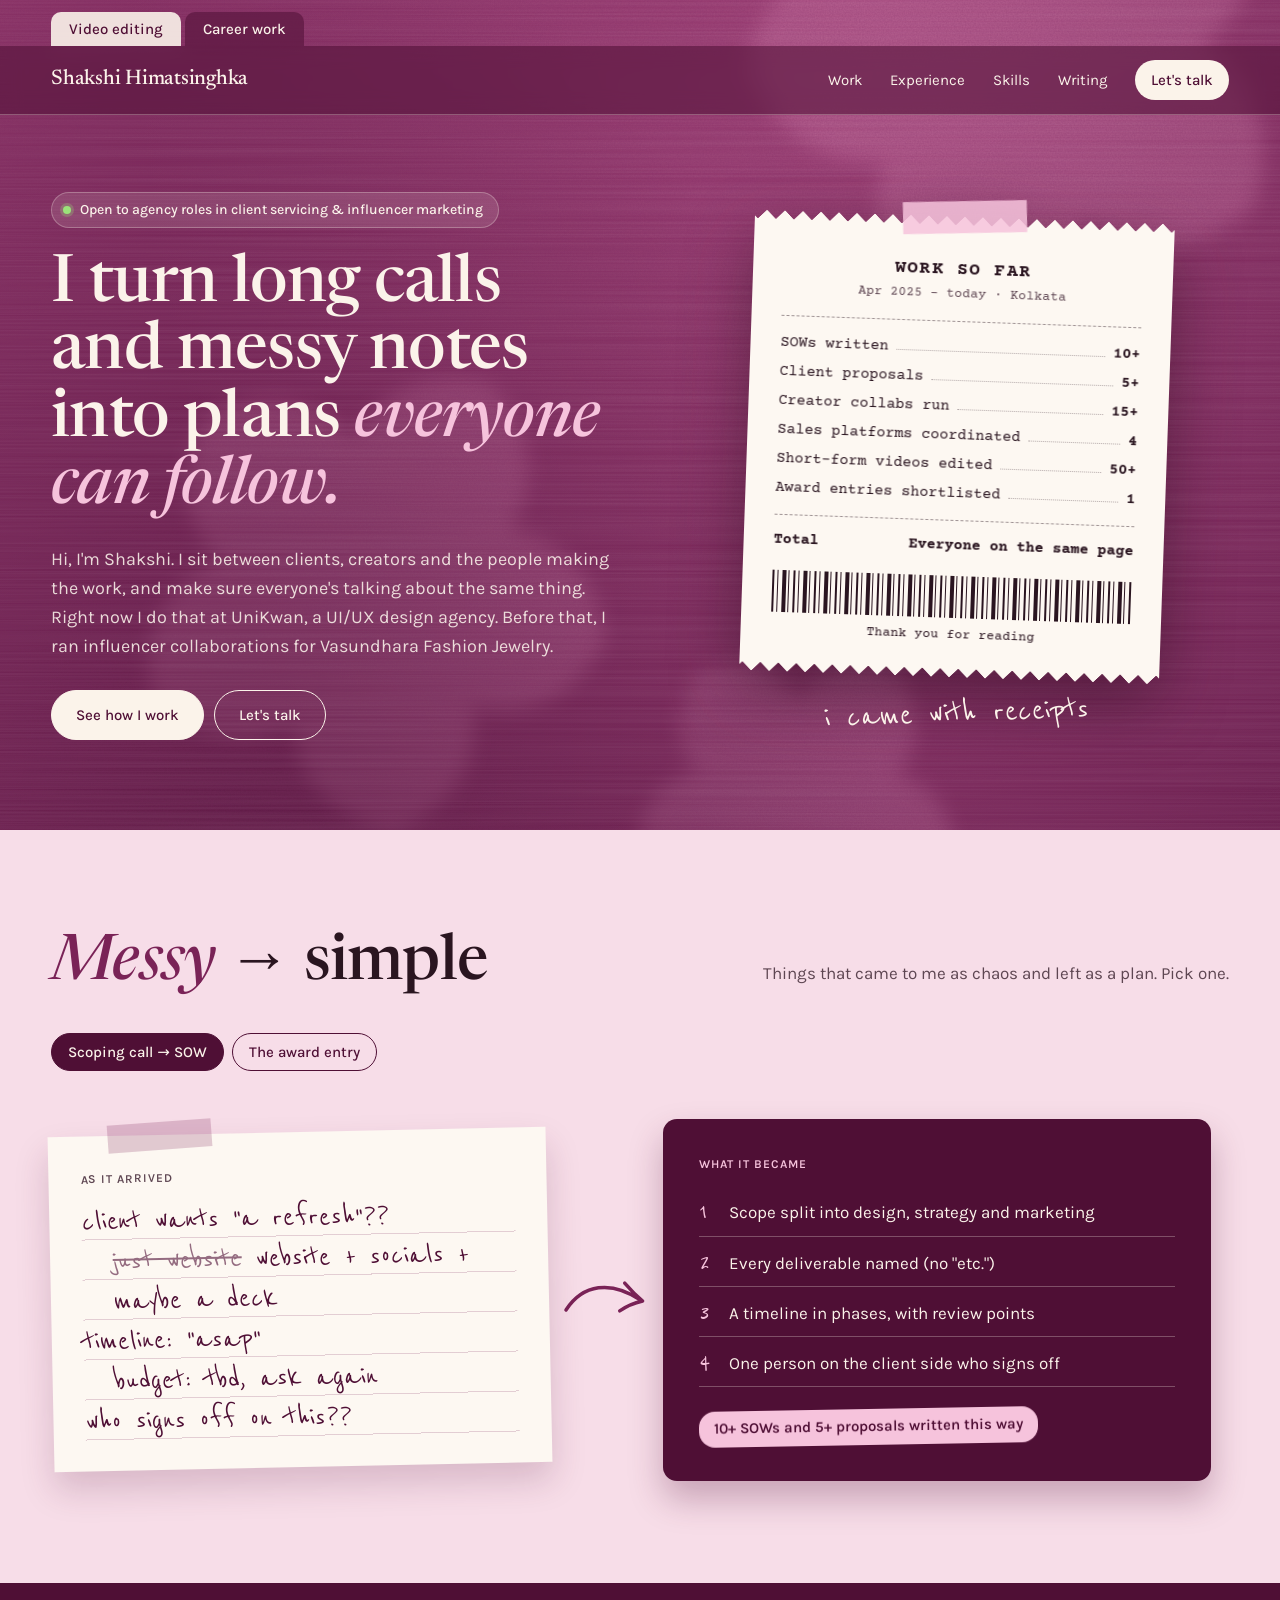
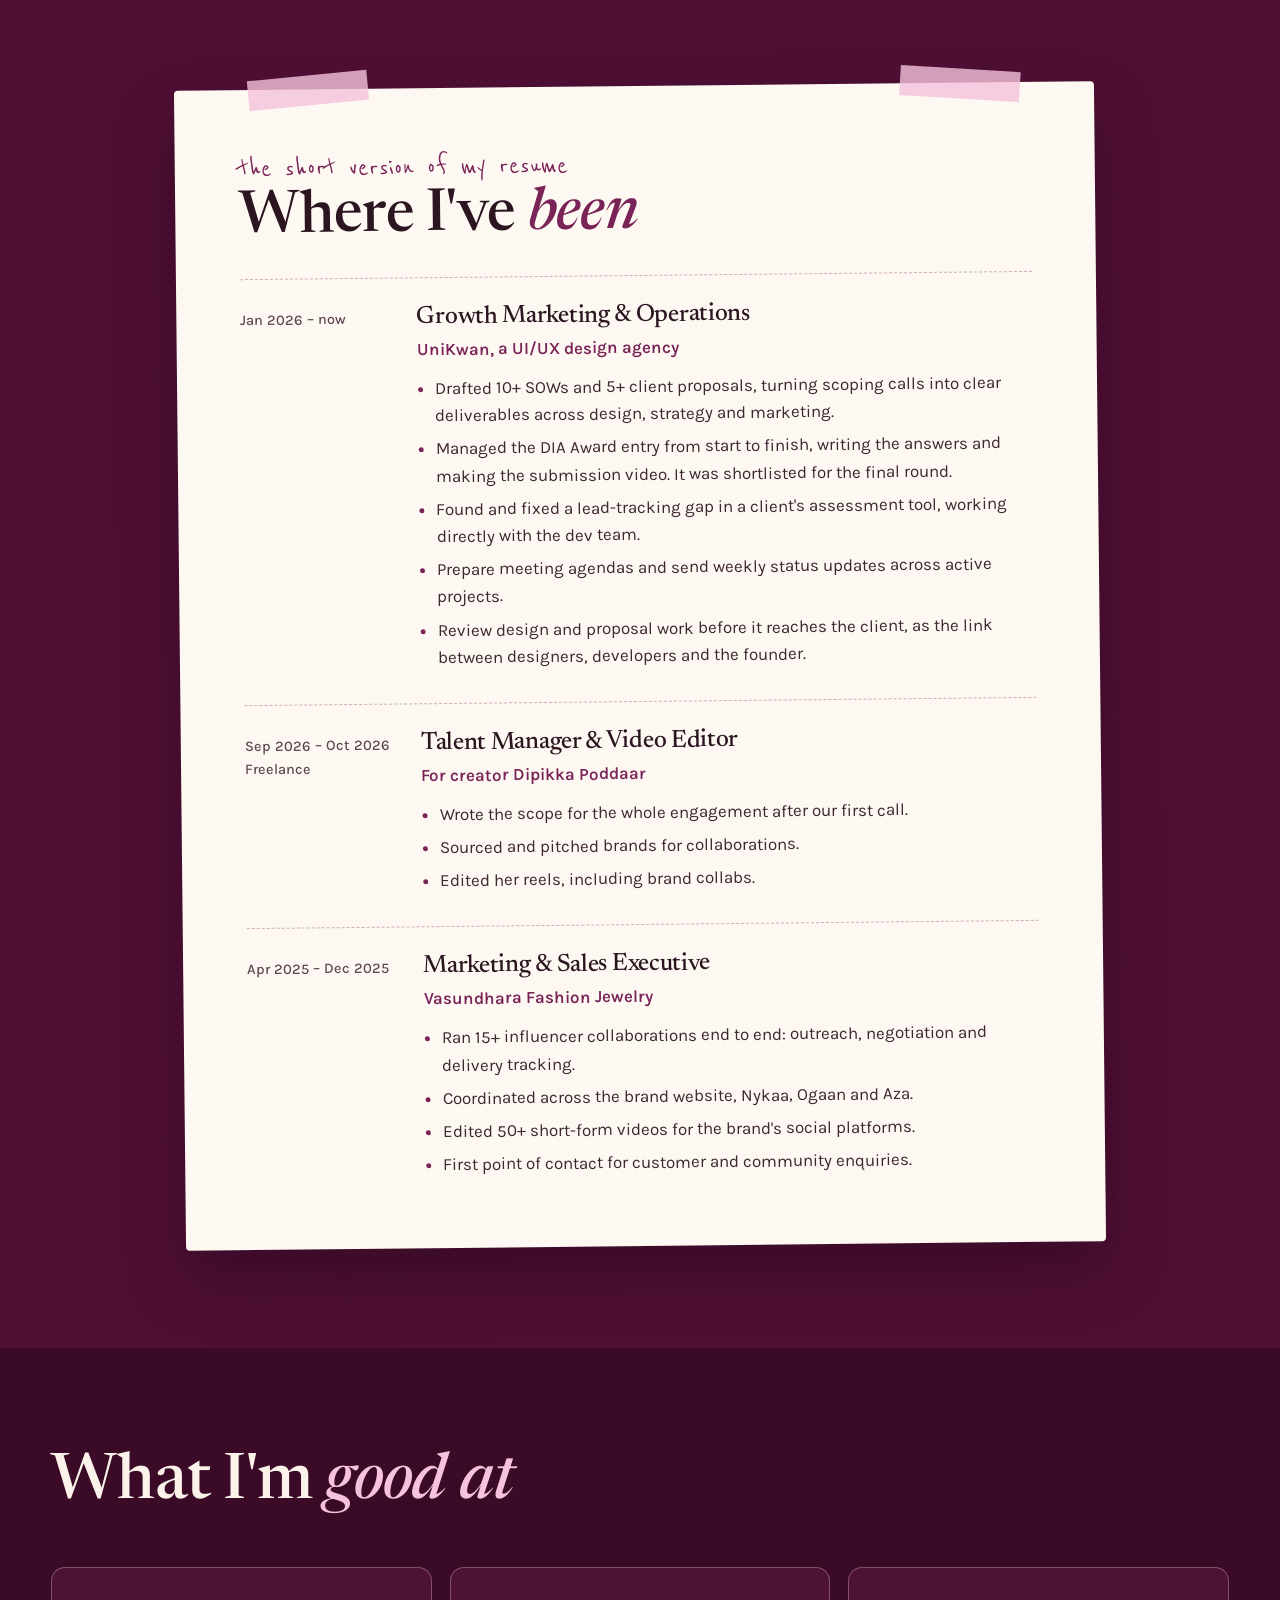
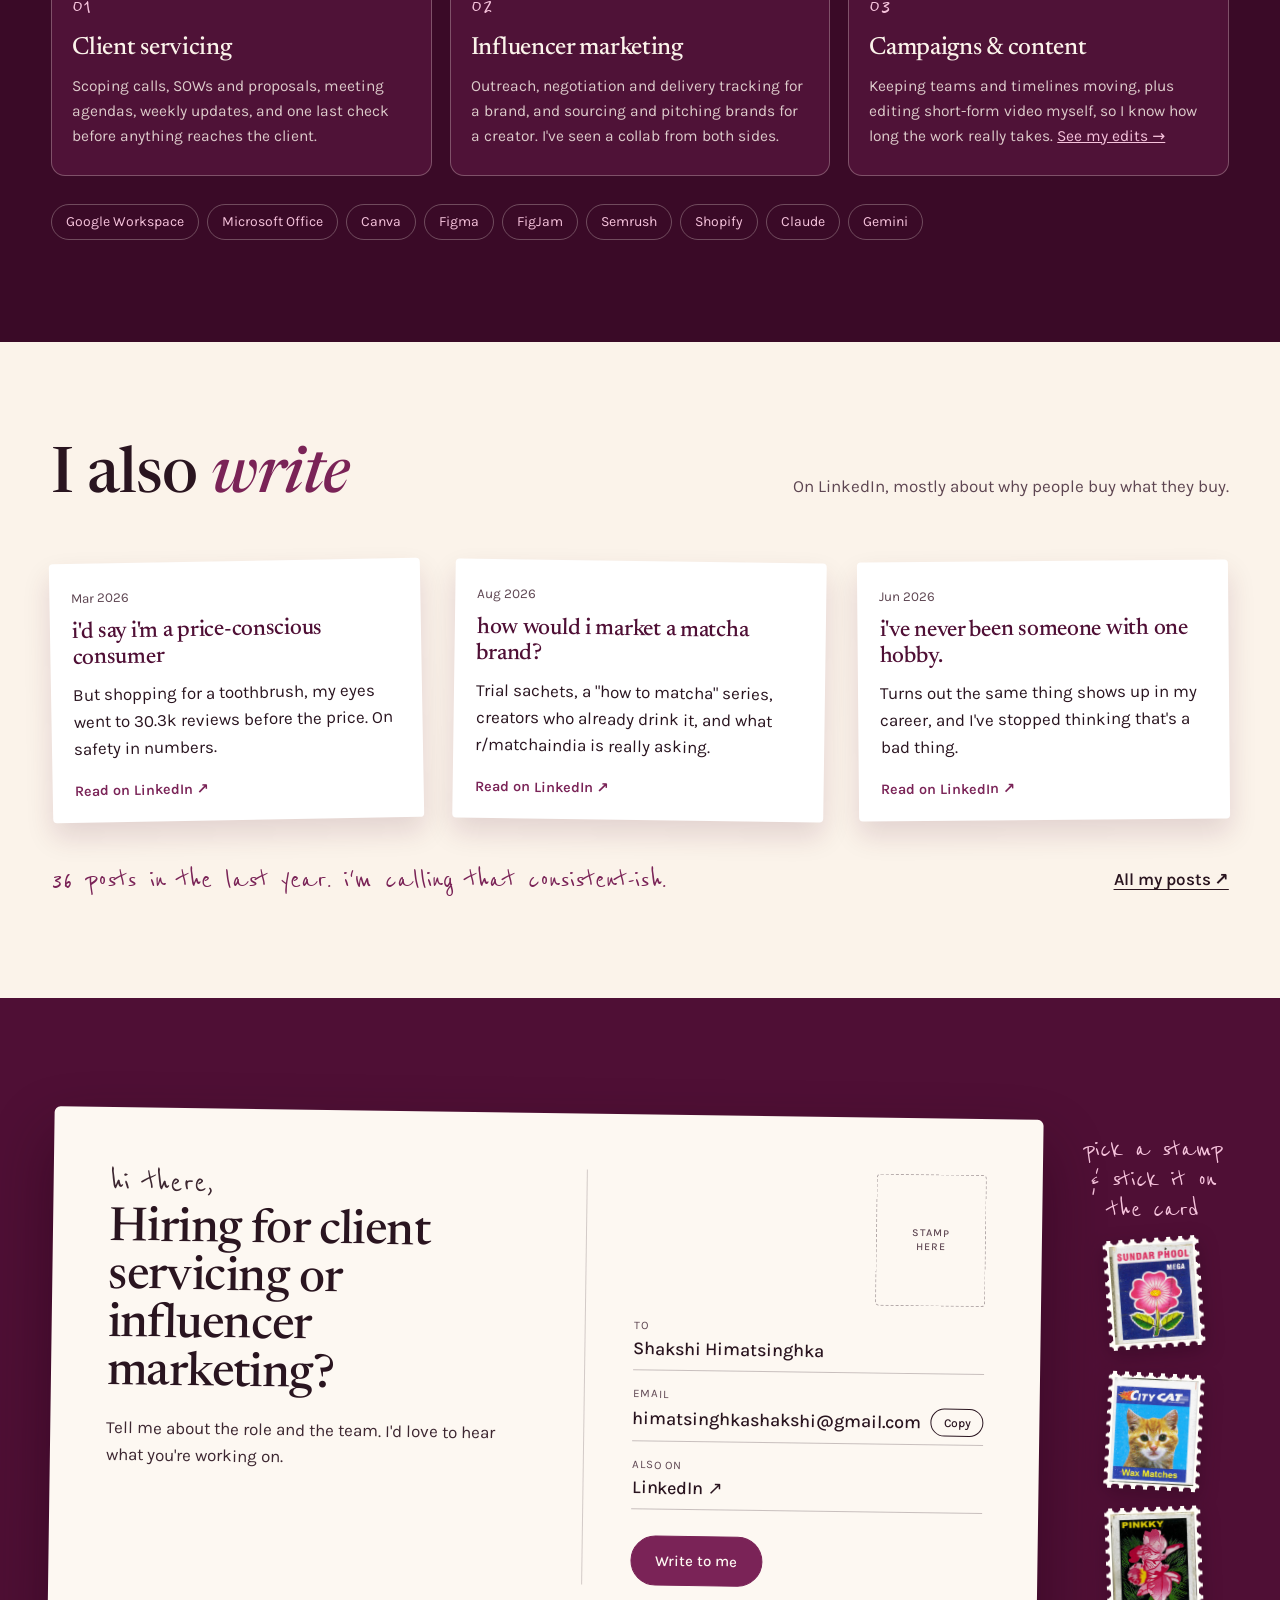
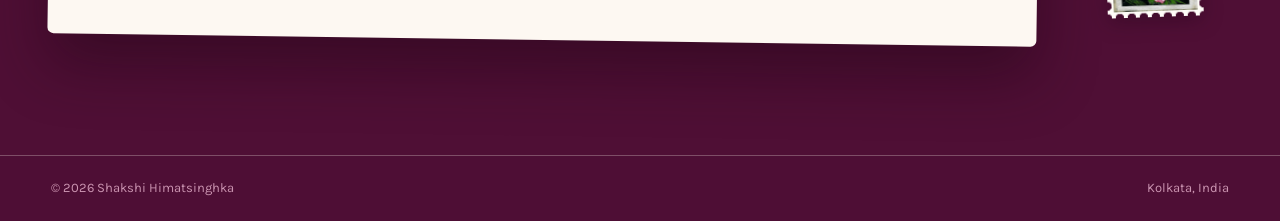
==== career/index.html @ 559eefb5 "Add career page and new fonts Add a career work page with case studies, experience, skills and writi" ====
<!doctype html>
<html lang="en">
<head>
  <meta charset="utf-8">
  <meta name="viewport" content="width=device-width, initial-scale=1">
  <title>Shakshi Himatsinghka · Client Servicing &amp; Influencer Marketing</title>
  <meta name="description" content="Client servicing and influencer marketing by Shakshi Himatsinghka in Kolkata: SOWs, proposals, creator collaborations and the coordination in between.">

  <!-- what shows up when this page's link is shared (WhatsApp, LinkedIn, iMessage, X) -->
  <meta property="og:type" content="website">
  <meta property="og:site_name" content="Shakshi Himatsinghka">
  <meta property="og:url" content="https://shakshi-himatsinghka.vercel.app/career/">
  <meta property="og:title" content="Shakshi Himatsinghka · Client servicing &amp; influencer marketing">
  <meta property="og:description" content="I turn long calls and messy notes into plans everyone can follow: SOWs, proposals, creator collaborations and the coordination in between.">
  <meta property="og:image" content="https://shakshi-himatsinghka.vercel.app/assets/og-career.jpg">
  <meta property="og:image:type" content="image/jpeg">
  <meta property="og:image:width" content="1200">
  <meta property="og:image:height" content="630">
  <meta property="og:image:alt" content="Shakshi Himatsinghka, client servicing and influencer marketing. I turn long calls and messy notes into plans everyone can follow.">
  <meta name="twitter:card" content="summary_large_image">
  <link rel="preconnect" href="https://fonts.googleapis.com">
  <link rel="preconnect" href="https://fonts.gstatic.com" crossorigin>
  <link href="https://fonts.googleapis.com/css2?family=Courier+Prime:wght@400;700&family=Karla:ital,wght@0,400..700;1,400..700&family=Newsreader:ital,opsz,wght@0,6..72,400..600;1,6..72,400..600&family=Reenie+Beanie&display=swap" rel="stylesheet">
  <link rel="stylesheet" href="../edits.css">
  <link rel="stylesheet" href="../career.css">
</head>
<body>
<div class="bg" aria-hidden="true"></div>

<!-- the hand-drawn arrow used in every case file -->
<svg width="0" height="0" style="position: absolute" aria-hidden="true">
  <symbol id="swoop" viewBox="0 0 90 60">
    <path d="M5 40 C 22 14, 50 10, 80 30 M 64 13 C 70 20, 76 26, 82 31 C 73 33, 66 36, 59 41" fill="none" stroke="currentColor" stroke-width="3.5" stroke-linecap="round" stroke-linejoin="round"/>
  </symbol>
</svg>

<nav class="doors" aria-label="Portfolio pages">
  <a href="../">Video editing</a>
  <a href="../career/" aria-current="page">Career work</a>
</nav>

<header class="top">
  <a class="mark" href="#">Shakshi Himatsinghka</a>
  <nav>
    <a href="#work">Work</a>
    <a href="#experience">Experience</a>
    <a href="#skills">Skills</a>
    <a href="#writing">Writing</a>
    <a class="pill" href="#contact">Let's talk</a>
  </nav>
</header>

<main>

  <!-- hero + the numbers -->
  <section class="hero">
    <div class="hero-text">
      <p class="status"><span class="dot"></span> Open to agency roles in client servicing &amp; influencer marketing</p>
      <h1>I turn long calls and messy notes into plans <em>everyone can follow.</em></h1>
      <p class="lede">Hi, I'm Shakshi. I sit between clients, creators and the people making the work, and make sure everyone's talking about the same thing. Right now I do that at UniKwan, a UI/UX design agency. Before that, I ran influencer collaborations for Vasundhara Fashion Jewelry.</p>
      <div class="ctas">
        <a class="btn" href="#work">See how I work</a>
        <a class="btn ghost" href="#contact">Let's talk</a>
      </div>
    </div>

    <div class="receipt-col">
      <div class="receipt-wrap">
        <div class="receipt">
          <p class="r-head">Work so far</p>
          <p class="r-sub">Apr 2025 – today · Kolkata</p>
          <dl class="r-rows">
            <div><dt>SOWs written</dt><dd>10+</dd></div>
            <div><dt>Client proposals</dt><dd>5+</dd></div>
            <div><dt>Creator collabs run</dt><dd>15+</dd></div>
            <div><dt>Sales platforms coordinated</dt><dd>4</dd></div>
            <div><dt>Short-form videos edited</dt><dd>50+</dd></div>
            <div><dt>Award entries shortlisted</dt><dd>1</dd></div>
          </dl>
          <p class="r-total"><span>Total</span><span>Everyone on the same page</span></p>
          <div class="r-bars" aria-hidden="true"></div>
          <p class="r-thanks">Thank you for reading</p>
        </div>
      </div>
      <p class="hand receipt-note">i came with receipts</p>
    </div>
  </section>

  <!-- messy to simple -->
  <section class="files" id="work">
    <div class="files-head">
      <h2><em>Messy</em> → simple</h2>
      <p>Things that came to me as chaos and left as a plan. Pick one.</p>
    </div>

    <div class="tabs" role="tablist" aria-label="Case files">
      <button type="button" role="tab" id="tab-1" aria-controls="case-1" aria-selected="true">Scoping call → SOW</button>
      <button type="button" role="tab" id="tab-2" aria-controls="case-2" aria-selected="false">The award entry</button>
    </div>

    <article class="case" id="case-1" role="tabpanel" aria-labelledby="tab-1">
      <div class="note">
        <p class="case-label">As it arrived</p>
        <ul class="scrawl">
          <li>client wants "a refresh"??</li>
          <li><s>just website</s> website + socials + maybe a deck</li>
          <li>timeline: "asap"</li>
          <li>budget: tbd, ask again</li>
          <li>who signs off on this??</li>
        </ul>
      </div>
      <svg class="swoop" aria-hidden="true"><use href="#swoop"/></svg>
      <div class="plan">
        <p class="case-label">What it became</p>
        <ol>
          <li>Scope split into design, strategy and marketing</li>
          <li>Every deliverable named (no "etc.")</li>
          <li>A timeline in phases, with review points</li>
          <li>One person on the client side who signs off</li>
        </ol>
        <p class="result">10+ SOWs and 5+ proposals written this way</p>
      </div>
    </article>

    <article class="case" id="case-2" role="tabpanel" aria-labelledby="tab-2" hidden>
      <div class="note">
        <p class="case-label">As it arrived</p>
        <ul class="scrawl">
          <li>1 product, 3 very different users</li>
          <li>explain it all in 50 words??</li>
          <li>then 300 words each on demand, pain points + potential</li>
          <li>core technology too</li>
          <li>images to spec, and a video</li>
        </ul>
      </div>
      <svg class="swoop" aria-hidden="true"><use href="#swoop"/></svg>
      <div class="plan">
        <p class="case-label">What it became</p>
        <ol>
          <li>I managed the whole entry, start to finish</li>
          <li>Wrote every answer myself, from the 50-word description to the core technology</li>
          <li>Made the submission video</li>
          <li>Pulled the images together to the award's specs</li>
        </ol>
        <p class="result">DIA Award entry shortlisted for the final round</p>
      </div>
    </article>
  </section>

  <!-- experience: a page taped to the cloth -->
  <section class="story" id="experience">
    <div class="paper">
      <p class="kicker hand">the short version of my resume</p>
      <h2>Where I've <em>been</em></h2>
      <ol class="jobs">
        <li class="job">
          <p class="when">Jan 2026 – now</p>
          <div>
            <h3>Growth Marketing &amp; Operations</h3>
            <p class="where">UniKwan, a UI/UX design agency</p>
            <ul>
              <li>Drafted 10+ SOWs and 5+ client proposals, turning scoping calls into clear deliverables across design, strategy and marketing.</li>
              <li>Managed the DIA Award entry from start to finish, writing the answers and making the submission video. It was shortlisted for the final round.</li>
              <li>Found and fixed a lead-tracking gap in a client's assessment tool, working directly with the dev team.</li>
              <li>Prepare meeting agendas and send weekly status updates across active projects.</li>
              <li>Review design and proposal work before it reaches the client, as the link between designers, developers and the founder.</li>
            </ul>
          </div>
        </li>
        <li class="job">
          <p class="when">Sep 2026 – Oct 2026<br>Freelance</p>
          <div>
            <h3>Talent Manager &amp; Video Editor</h3>
            <p class="where">For creator Dipikka Poddaar</p>
            <ul>
              <li>Wrote the scope for the whole engagement after our first call.</li>
              <li>Sourced and pitched brands for collaborations.</li>
              <li>Edited her reels, including brand collabs.</li>
            </ul>
          </div>
        </li>
        <li class="job">
          <p class="when">Apr 2025 – Dec 2025</p>
          <div>
            <h3>Marketing &amp; Sales Executive</h3>
            <p class="where">Vasundhara Fashion Jewelry</p>
            <ul>
              <li>Ran 15+ influencer collaborations end to end: outreach, negotiation and delivery tracking.</li>
              <li>Coordinated across the brand website, Nykaa, Ogaan and Aza.</li>
              <li>Edited 50+ short-form videos for the brand's social platforms.</li>
              <li>First point of contact for customer and community enquiries.</li>
            </ul>
          </div>
        </li>
      </ol>
    </div>
  </section>

  <!-- skills -->
  <section class="for" id="skills">
    <h2>What I'm <em>good at</em></h2>
    <div class="cards three">
      <article class="card">
        <span class="tag">01</span>
        <h3>Client servicing</h3>
        <p>Scoping calls, SOWs and proposals, meeting agendas, weekly updates, and one last check before anything reaches the client.</p>
      </article>
      <article class="card">
        <span class="tag">02</span>
        <h3>Influencer marketing</h3>
        <p>Outreach, negotiation and delivery tracking for a brand, and sourcing and pitching brands for a creator. I've seen a collab from both sides.</p>
      </article>
      <article class="card">
        <span class="tag">03</span>
        <h3>Campaigns &amp; content</h3>
        <p>Keeping teams and timelines moving, plus editing short-form video myself, so I know how long the work really takes. <a href="../">See my edits →</a></p>
      </article>
    </div>
    <ul class="kinds" aria-label="Tools I use">
      <li>Google Workspace</li><li>Microsoft Office</li><li>Canva</li><li>Figma</li><li>FigJam</li><li>Semrush</li><li>Shopify</li><li>Claude</li><li>Gemini</li>
    </ul>
  </section>

  <!-- writing -->
  <section class="writing" id="writing">
    <div class="files-head">
      <h2>I also <em>write</em></h2>
      <p>On LinkedIn, mostly about why people buy what they buy.</p>
    </div>
    <div class="clips">
      <a class="clip" href="https://www.linkedin.com/feed/update/urn:li:activity:7439502037089832960/" target="_blank" rel="noopener">
        <span class="clip-date">Mar 2026</span>
        <b>i'd say i'm a price-conscious consumer</b>
        <span>But shopping for a toothbrush, my eyes went to 30.3k reviews before the price. On safety in numbers.</span>
        <span class="clip-read">Read on LinkedIn ↗</span>
      </a>
      <a class="clip" href="https://www.linkedin.com/feed/update/urn:li:activity:7491416655613444096/" target="_blank" rel="noopener">
        <span class="clip-date">Aug 2026</span>
        <b>how would i market a matcha brand?</b>
        <span>Trial sachets, a "how to matcha" series, creators who already drink it, and what r/matchaindia is really asking.</span>
        <span class="clip-read">Read on LinkedIn ↗</span>
      </a>
      <a class="clip" href="https://www.linkedin.com/feed/update/urn:li:activity:7475748360721965056/" target="_blank" rel="noopener">
        <span class="clip-date">Jun 2026</span>
        <b>i've never been someone with one hobby.</b>
        <span>Turns out the same thing shows up in my career, and I've stopped thinking that's a bad thing.</span>
        <span class="clip-read">Read on LinkedIn ↗</span>
      </a>
    </div>
    <div class="writing-foot">
      <p class="hand">36 posts in the last year. i'm calling that consistent-ish.</p>
      <a class="all-posts" href="https://www.linkedin.com/in/shakshi-himatsinghka/recent-activity/all/" target="_blank" rel="noopener">All my posts ↗</a>
    </div>
  </section>

  <!-- contact: a postcard -->
  <section class="contact" id="contact">
    <div class="stage">
    <div class="postcard">
      <div class="pc-message">
        <p class="hand pc-hi">hi there,</p>
        <h2>Hiring for client servicing or influencer marketing?</h2>
        <p>Tell me about the role and the team. I'd love to hear what you're working on.</p>
      </div>
      <div class="pc-address">
        <div class="stamp-slot" aria-hidden="true"><span>stamp<br>here</span></div>
        <dl class="lines">
          <dt>To</dt><dd>Shakshi Himatsinghka</dd>
          <dt>Email</dt>
          <dd class="mail">
            <a href="mailto:himatsinghkashakshi@gmail.com?subject=A%20role%20for%20you">himatsinghkashakshi<wbr>@gmail.com</a>
            <button type="button" class="copy" data-copy="himatsinghkashakshi@gmail.com">Copy</button>
          </dd>
          <dt>Also on</dt><dd><a href="https://www.linkedin.com/in/shakshi-himatsinghka/" target="_blank" rel="noopener">LinkedIn ↗</a></dd>
        </dl>
        <a class="btn" href="mailto:himatsinghkashakshi@gmail.com?subject=A%20role%20for%20you">Write to me</a>
      </div>
    </div>

    <div class="tray">
      <p class="hand tray-hint">pick a stamp &amp; stick it on the card</p>
      <div class="tray-spots">
        <span class="spot"></span><span class="spot"></span><span class="spot"></span>
      </div>
    </div>

    <button type="button" class="stamp" aria-label="Sundar Phool matchbox stamp. Press to stick it on the postcard"><span class="perf"><img src="../assets/stamps/sundar-phool.jpg" alt="" draggable="false"></span></button>
    <button type="button" class="stamp" aria-label="City Cat matchbox stamp. Press to stick it on the postcard"><span class="perf"><img src="../assets/stamps/city-cat.jpg" alt="" draggable="false"></span></button>
    <button type="button" class="stamp" aria-label="Pinkky matchbox stamp. Press to stick it on the postcard"><span class="perf"><img src="../assets/stamps/pinkky.jpg" alt="" draggable="false"></span></button>
    </div>
  </section>

</main>

<footer>
  <span>© <span id="year"></span> Shakshi Himatsinghka</span>
  <span>Kolkata, India</span>
</footer>

<script src="../edits.js"></script>
<script src="../career.js"></script>
</body>
</html>
---- edits.css ----
:root {
  --cream: #fbf3ea;
  --paper: #fdf8f2;
  --ink: #2a1520;
  --ink-soft: #5e4652;
  --berry: #7a2357;
  --deep: #4f0f35;
  --pink: #f6c3dc;
  --pink-soft: rgba(246, 195, 220, .75);
  --rule: rgba(251, 243, 234, .28);

  /* titles: change these four to try a different title font */
  --title: "Newsreader", Georgia, serif;
  --title-weight: 500;
  --title-track: -.012em;
  --title-scale: .92;
  --sans: "Karla", system-ui, sans-serif;
  --hand: "Reenie Beanie", cursive;
  --pad: clamp(16px, 4vw, 56px);
}

* { box-sizing: border-box; }
html, body { overflow-x: clip; }
html { scroll-behavior: smooth; }
body {
  margin: 0;
  background: var(--deep);
  color: var(--cream);
  font: 400 17px/1.6 var(--sans);
  -webkit-font-smoothing: antialiased;
}
/* the floral cloth sits still while the page scrolls over it */
.bg {
  position: fixed; inset: 0; z-index: -1;
  background: var(--berry) url("assets/florals.svg") center / cover no-repeat;
}

a { color: inherit; }
h1, h2, h3 { font-family: var(--title); font-weight: var(--title-weight); letter-spacing: var(--title-track); margin: 0; }
h1, h2 { line-height: 1.02; }
h1 em, h2 em { font-style: italic; color: var(--pink); }
.hand { font-family: var(--hand); }

/* ---------- the site's two pages, as folder tabs ---------- */
.doors { display: flex; gap: 4px; padding: 12px var(--pad) 0; }
.doors a {
  padding: 8px 18px; border-radius: 10px 10px 0 0;
  font-size: 15px; font-weight: 500; line-height: 1.2; text-decoration: none;
  background: rgba(251, 243, 234, .9); color: var(--deep);
}
.doors a:hover { background: var(--pink); }
.doors a[aria-current="page"] {
  background: rgba(79, 15, 53, .55); color: var(--cream);
  backdrop-filter: blur(10px);
  -webkit-backdrop-filter: blur(10px);
}

/* ---------- top bar ---------- */
.top {
  position: sticky; top: 0; z-index: 20;
  display: flex; align-items: center; justify-content: space-between; gap: 16px;
  padding: 14px var(--pad);
  background: rgba(79, 15, 53, .55);
  backdrop-filter: blur(10px);
  -webkit-backdrop-filter: blur(10px);
  border-bottom: 1px solid var(--rule);
}
.mark { font: var(--title-weight) calc(23px * var(--title-scale))/1 var(--title); letter-spacing: var(--title-track); text-decoration: none; white-space: nowrap; }
.top nav { display: flex; align-items: center; gap: clamp(12px, 2.2vw, 28px); font-size: 15px; }
.top nav a { text-decoration: none; }
.top nav a:not(.pill):hover { color: var(--pink); }
.pill { background: var(--cream); color: var(--deep); padding: 8px 16px; border-radius: 99px; font-weight: 500; }
.pill:hover { background: var(--pink); }

/* ---------- hero ---------- */
.hero {
  display: grid;
  grid-template-columns: minmax(0, 1.05fr) minmax(0, 1fr);
  gap: clamp(32px, 5vw, 80px);
  align-items: center;
  padding: clamp(40px, 6vw, 88px) var(--pad) clamp(64px, 7vw, 104px);
}
.status {
  display: inline-flex; align-items: center; gap: 9px;
  margin: 0 0 24px; font-size: 14px; font-weight: 500;
  padding: 6px 15px 6px 11px; border-radius: 99px;
  background: rgba(251, 243, 234, .12); border: 1px solid var(--rule);
}
.dot { width: 8px; height: 8px; border-radius: 50%; background: #9be37a; box-shadow: 0 0 0 3px rgba(155, 227, 122, .25); animation: pulse 2.4s ease-in-out infinite; }
@keyframes pulse { 50% { box-shadow: 0 0 0 6px rgba(155, 227, 122, 0); } }

.hero h1 { font-size: calc(clamp(44px, 5.6vw, 82px) * var(--title-scale)); }
.lede { max-width: 32em; margin: 24px 0 0; color: rgba(251, 243, 234, .88); font-size: 18px; }
.ctas { display: flex; flex-wrap: wrap; gap: 10px; margin-top: 30px; }
.btn {
  display: inline-block; text-decoration: none;
  font-weight: 500; font-size: 15px;
  padding: 12px 24px; border-radius: 99px;
  background: var(--cream); color: var(--deep);
  border: 1.5px solid var(--cream);
  transition: transform .15s ease, background .15s ease, color .15s ease;
}
.btn:hover { transform: translateY(-2px); background: var(--pink); border-color: var(--pink); }
.btn.ghost { background: transparent; color: var(--cream); }
.btn.ghost:hover { background: var(--cream); color: var(--deep); }

/* reels */
.reels { display: grid; grid-template-columns: 1fr 1fr; gap: clamp(16px, 2.4vw, 32px); padding: 18px; }
.reel { margin: 0; }
.r1 .window { transform: rotate(-2deg); }
.r2 { margin-top: 64px; }
.r2 .window { transform: rotate(2deg); }
figcaption { margin-top: 18px; font-size: 13.5px; color: var(--pink-soft); text-align: center; }
figcaption b { display: block; color: var(--cream); font-weight: 600; font-size: 14.5px; }

.window {
  position: relative;
  background: var(--paper); color: var(--ink);
  border-radius: 12px;
  padding: 0 8px 8px;
  box-shadow: 0 2px 4px rgba(0,0,0,.12), 0 24px 50px rgba(30, 4, 20, .45);
}
.wobble-line { position: absolute; pointer-events: none; overflow: visible; color: var(--pink); }
.titlebar { display: flex; align-items: center; gap: 9px; height: 32px; font-size: 12px; color: var(--ink-soft); min-width: 0; }
.lights { display: flex; gap: 5px; flex: none; }
.lights i { width: 9px; height: 9px; border-radius: 50%; background: #e6d6de; }
.lights i:first-child { background: var(--berry); }
.fname { overflow: hidden; text-overflow: ellipsis; white-space: nowrap; }

.screen { position: relative; aspect-ratio: 9 / 16; border-radius: 6px; overflow: hidden; background: #2b1d22; }
.screen video { width: 100%; height: 100%; object-fit: cover; display: block; cursor: pointer; }
.sound {
  position: absolute; right: 8px; bottom: 8px;
  font: 500 12px/1 var(--sans);
  padding: 7px 11px; border-radius: 99px; border: 0; cursor: pointer;
  background: rgba(253, 248, 242, .92); color: var(--ink);
}
.sound[aria-pressed="true"] { background: var(--pink); }
.scrub { position: relative; height: 16px; cursor: pointer; margin-top: 3px; }
.scrub::before { content: ""; position: absolute; left: 0; right: 0; top: 7px; height: 3px; border-radius: 3px; background: #ead9e1; }
.scrub .fill { position: absolute; left: 0; top: 7px; height: 3px; width: 0; border-radius: 3px; background: var(--berry); }

/* ---------- proof ---------- */
.proof {
  display: grid; grid-template-columns: minmax(0, .8fr) minmax(0, 1.4fr) minmax(0, 1fr);
  align-items: center; gap: 20px clamp(24px, 4vw, 56px);
  padding: 34px var(--pad);
  background: var(--deep);
}
.stat { display: flex; align-items: center; gap: 14px; }
.stat p, .proof > p { margin: 0; }
.proof .big { flex: none; font: italic var(--title-weight) calc(52px * var(--title-scale))/1 var(--title); color: var(--pink); }
.proof .hand { font-size: 32px; line-height: 1; color: var(--pink-soft); }

/* ---------- more edits (light) ---------- */
.more {
  background: #f7dde8; color: var(--ink);
  padding: clamp(64px, 8vw, 120px) var(--pad);
}
.more-head { display: flex; flex-wrap: wrap; align-items: baseline; justify-content: space-between; gap: 8px 24px; }
.more h2 { font-size: calc(clamp(40px, 5.4vw, 72px) * var(--title-scale)); }
.more h2 em { color: var(--berry); }
.more-head p { margin: 0; color: var(--ink-soft); }
.more-grid {
  display: grid; grid-template-columns: repeat(2, minmax(0, 300px)) minmax(0, 1fr);
  gap: clamp(28px, 4vw, 56px); align-items: center;
  margin-top: clamp(32px, 4vw, 56px);
}
.more .window { box-shadow: 0 2px 4px rgba(0,0,0,.08), 0 22px 44px rgba(79, 15, 53, .22); }
.more .wobble-line { color: var(--berry); }
.more-grid .reel:nth-child(1) .window { transform: rotate(-1.5deg); }
.more-grid .reel:nth-child(2) .window { transform: rotate(1.5deg); }
.more figcaption { color: var(--ink-soft); }
.more figcaption b { color: var(--ink); }
.shoot {
  background: var(--deep); color: var(--cream);
  border-radius: 16px; padding: clamp(26px, 3vw, 38px);
  transform: rotate(-1deg);
}
.shoot-kicker { margin: 0; font-size: 34px; line-height: 1; color: var(--pink); }
.shoot h3 { font: var(--title-weight) calc(clamp(30px, 3vw, 40px) * var(--title-scale))/1.05 var(--title); margin-top: 4px; }
.shoot p:not(.shoot-kicker) { margin: 14px 0 22px; color: rgba(251, 243, 234, .85); }

/* ---------- story ---------- */
.story { padding: clamp(64px, 8vw, 120px) var(--pad); }
.paper {
  position: relative;
  max-width: 920px; margin: 0 auto;
  background: var(--paper); color: var(--ink);
  padding: clamp(32px, 5vw, 64px) clamp(22px, 5vw, 72px);
  border-radius: 4px;
  transform: rotate(-.6deg);
  box-shadow: 0 30px 60px rgba(30, 4, 20, .4);
}
/* washi tape */
.paper::before, .paper::after {
  content: ""; position: absolute; top: -14px; width: 120px; height: 30px;
  background: rgba(246, 195, 220, .8);
}
.paper::before { left: 8%; transform: rotate(-5deg); }
.paper::after { right: 8%; transform: rotate(4deg); }
.kicker { margin: 0; font-size: 31px; line-height: 1; color: var(--berry); }
.story h2 { font-size: calc(clamp(38px, 5vw, 64px) * var(--title-scale)); margin-top: 4px; }
.story h2 em { color: var(--berry); }
.story-body { margin-top: 28px; columns: 2 300px; column-gap: 44px; }
.story-body p { margin: 0 0 16px; break-inside: avoid; color: #3d2731; }
.story blockquote {
  margin: 20px 0 0; padding-top: 22px; border-top: 1.5px dashed rgba(122, 35, 87, .35);
  font-size: clamp(26px, 3vw, 34px); line-height: 1.15; color: var(--berry);
}

/* ---------- who it's for ---------- */
.for, .how { padding: clamp(64px, 8vw, 120px) var(--pad); }
.for h2, .how h2 { font-size: calc(clamp(40px, 5.4vw, 72px) * var(--title-scale)); }
.cards {
  display: grid; grid-template-columns: repeat(4, minmax(0, 1fr)); gap: 18px;
  margin-top: clamp(32px, 4vw, 52px);
}
.card {
  background: rgba(122, 35, 87, .35);
  border: 1px solid var(--rule);
  border-radius: 14px; padding: 22px 20px 26px;
}
.tag { font: 400 30px/1 var(--hand); color: var(--pink); }
.card h3 { font: var(--title-weight) calc(27px * var(--title-scale))/1.1 var(--title); margin-top: 14px; }
.card p { margin: 12px 0 0; font-size: 15.5px; color: rgba(251, 243, 234, .82); }
.kinds { list-style: none; padding: 0; margin: 28px 0 0; display: flex; flex-wrap: wrap; gap: 8px; }
.kinds li { font-size: 14px; padding: 6px 14px; border-radius: 99px; border: 1px solid var(--rule); color: var(--pink); }

/* ---------- tools ---------- */
.tools {
  display: flex; flex-wrap: wrap; align-items: center; gap: 24px clamp(28px, 5vw, 72px);
  padding: clamp(56px, 7vw, 96px) var(--pad);
  background: var(--cream); color: var(--ink);
}
.tools h2 { font-size: calc(clamp(36px, 4.4vw, 56px) * var(--title-scale)); }
.tools h2 em { color: var(--berry); }
.apps { list-style: none; padding: 0; margin: 0; display: flex; flex-wrap: wrap; gap: clamp(20px, 3vw, 40px); }
.apps li { display: flex; flex-direction: column; align-items: center; gap: 10px; font-size: 15px; font-weight: 500; cursor: default; }
.app-icon {
  --r: 0deg;
  display: block; width: 80px; height: 80px; border-radius: 20px;
  box-shadow: 0 10px 22px rgba(79, 15, 53, .22);
  transform: rotate(var(--r));
  transition: transform .45s cubic-bezier(.2, .8, .3, 1), box-shadow .45s ease;
}
.apps li:nth-child(1) .app-icon { --r: -4deg; }
.apps li:nth-child(2) .app-icon { --r: 3deg; box-shadow: 0 10px 22px rgba(79, 15, 53, .22), 0 0 0 1px rgba(42, 21, 32, .1); }
.apps li:nth-child(3) .app-icon { --r: -2deg; }
.apps li span.app-name { transition: color .3s ease; }

/* hover (or tap): the icon gently straightens and lifts a little */
.apps li:hover .app-icon, .apps li:active .app-icon {
  transform: rotate(0deg) translateY(-4px) scale(1.03);
  box-shadow: 0 14px 26px rgba(79, 15, 53, .26);
}
.apps li:hover .app-name, .apps li:active .app-name { color: var(--berry); }
.tools-note { margin: 0; font-size: 32px; line-height: 1; color: var(--berry); }

/* ---------- how ---------- */
/* who it's for sits on solid plum; how it works on solid berry */
.for { background: #3a0a27; }
.how { background: var(--berry); }
.steps {
  list-style: none; padding: 0; margin: clamp(32px, 4vw, 52px) 0 0;
  display: grid; grid-template-columns: repeat(4, minmax(0, 1fr)); gap: clamp(20px, 3vw, 40px);
}
.how-head { display: flex; flex-wrap: wrap; align-items: flex-end; justify-content: space-between; gap: 12px 40px; }
.how-head p { margin: 0; max-width: 30em; color: rgba(251, 243, 234, .85); }
.how-note { margin: clamp(28px, 4vw, 44px) 0 0; font-size: 32px; line-height: 1; color: var(--pink); }
.steps li { border-top: 1.5px solid var(--cream); padding-top: 18px; }
.num { display: block; font-size: 72px; line-height: .8; color: var(--pink); margin-bottom: 14px; }
.steps h3 { font: var(--title-weight) calc(29px * var(--title-scale))/1.1 var(--title); }
.steps p { margin: 10px 0 0; color: rgba(251, 243, 234, .82); max-width: 26em; }

/* ---------- contact postcard ---------- */
.contact { padding: clamp(72px, 9vw, 130px) var(--pad); --stamp-w: 96px; }
.stage {
  position: relative;
  display: grid; grid-template-columns: minmax(0, 1fr) 150px; gap: clamp(24px, 3vw, 44px); align-items: center;
  max-width: 1240px; margin: 0 auto;
}
.postcard {
  position: relative;
  display: grid; grid-template-columns: 1.1fr 1px .9fr; gap: clamp(22px, 4vw, 48px);
  background: var(--paper); color: var(--ink);
  padding: clamp(28px, 4.5vw, 56px);
  border-radius: 6px;
  transform: rotate(.8deg);
  box-shadow: 0 30px 60px rgba(30, 4, 20, .45);
}
.postcard::before { content: ""; grid-column: 2; grid-row: 1; background: rgba(42, 21, 32, .2); }
.pc-message { grid-column: 1; grid-row: 1; }
.pc-address { grid-column: 3; grid-row: 1; display: flex; flex-direction: column; align-items: flex-start; }
.pc-hi { margin: 0; font-size: 36px; line-height: 1; color: var(--berry); }
.pc-message h2 { font-size: calc(clamp(34px, 4vw, 52px) * var(--title-scale)); margin-top: 6px; }
.pc-message p { color: #3d2731; }
.pc-sign { font-size: 30px; color: var(--berry); margin: 8px 0 0; }

/* stamps: the slot on the card, the tray beside it, and the stamps themselves */
.stamp-slot {
  align-self: flex-end;
  width: calc(var(--stamp-w) + 14px); aspect-ratio: 110 / 132;
  display: grid; place-items: center; text-align: center;
  border: 1.5px dashed rgba(42, 21, 32, .35); border-radius: 4px;
  font: 500 10.5px/1.3 var(--sans); letter-spacing: .1em; text-transform: uppercase; color: var(--ink-soft);
  transition: background .2s ease, border-color .2s ease;
}
.stamp-slot.is-hot { background: rgba(246, 195, 220, .45); border-color: var(--berry); }
.tray { display: flex; flex-direction: column; align-items: center; gap: 14px; }
.tray-hint { margin: 0; font-size: 30px; line-height: 1; text-align: center; color: var(--pink); }
.tray-spots { display: flex; flex-direction: column; gap: 22px; }
.spot { display: block; width: var(--stamp-w); aspect-ratio: 260 / 304; }

.stamp {
  position: absolute; left: 0; top: 0; z-index: 2;
  width: var(--stamp-w); padding: 0; border: 0; background: none;
  cursor: grab; touch-action: none; user-select: none; -webkit-user-select: none;
  filter: drop-shadow(0 6px 10px rgba(30, 4, 20, .35));
  transition: transform .35s cubic-bezier(.2, .9, .3, 1.2), left .35s ease, top .35s ease;
}
.stamp.is-dragging { cursor: grabbing; z-index: 5; transition: none; filter: drop-shadow(0 16px 22px rgba(30, 4, 20, .45)); }
/* perforated edge: holes along the border, solid in the middle */
.perf {
  display: block; padding: 6px; background: #fffdf8;
  -webkit-mask: radial-gradient(4.5px at 6px 6px, #0000 96%, #000) -6px -6px / 12px 12px round, linear-gradient(#000 0 0) content-box;
  mask: radial-gradient(4.5px at 6px 6px, #0000 96%, #000) -6px -6px / 12px 12px round, linear-gradient(#000 0 0) content-box;
}
.perf img { display: block; width: 100%; height: auto; pointer-events: none; }
.stamp:focus-visible { outline: 2px solid var(--pink); outline-offset: 4px; }
.lines { margin: 0 0 26px; width: 100%; }
.lines dt { font-size: 11.5px; text-transform: uppercase; letter-spacing: .08em; color: var(--ink-soft); margin-top: 14px; }
.lines dd {
  margin: 2px 0 0; padding-bottom: 8px;
  border-bottom: 1px solid rgba(42, 21, 32, .25);
  font: 500 18px/1.35 var(--sans);
}
.lines dd a { text-decoration: none; }
.lines dd a:hover { color: var(--berry); text-decoration: underline; }
.mail { display: flex; flex-wrap: wrap; align-items: center; justify-content: space-between; gap: 8px; }
.mail a { overflow-wrap: anywhere; }
.copy {
  font: 500 12px/1 var(--sans); cursor: pointer;
  padding: 7px 12px; border-radius: 99px;
  border: 1.2px solid var(--ink); background: transparent; color: var(--ink);
}
.copy:hover { background: var(--ink); color: var(--paper); }
.pc-address .btn { background: var(--berry); border-color: var(--berry); color: var(--paper); }
.pc-address .btn:hover { background: var(--deep); border-color: var(--deep); }

footer {
  display: flex; flex-wrap: wrap; justify-content: space-between; gap: 8px;
  padding: 22px var(--pad); font-size: 13px; color: var(--pink-soft);
  border-top: 1px solid var(--rule);
  background: rgba(79, 15, 53, .55);
}

:focus-visible { outline: 2px solid var(--pink); outline-offset: 3px; }
.paper :focus-visible, .postcard :focus-visible, .window :focus-visible { outline-color: var(--berry); }

/* ---------- responsive ---------- */
@media (max-width: 1100px) {
  .cards { grid-template-columns: repeat(2, minmax(0, 1fr)); }
  .more-grid { grid-template-columns: repeat(2, minmax(0, 300px)); justify-content: center; }
  .shoot { grid-column: 1 / -1; }
  .proof { grid-template-columns: minmax(0, 1fr) minmax(0, 1fr); }
  .proof > .hand { grid-column: 1 / -1; }
  .steps { grid-template-columns: repeat(2, minmax(0, 1fr)); }
}
@media (max-width: 900px) {
  .top nav a:not(.pill) { display: none; }
  .hero { grid-template-columns: minmax(0, 1fr); }
  .reels { max-width: 560px; margin: 0 auto; width: 100%; }
  .postcard { grid-template-columns: minmax(0, 1fr); }
  .postcard::before { display: none; }
  .pc-address { grid-column: 1; grid-row: 2; border-top: 1px dashed rgba(42, 21, 32, .3); padding-top: 22px; }
  .contact { --stamp-w: 74px; }
  .stage { grid-template-columns: minmax(0, 1fr); }
  .stamp-slot { position: absolute; top: 18px; right: 18px; }
  .pc-message h2 { padding-right: calc(var(--stamp-w) + 30px); }
  .tray-spots { flex-direction: row; gap: 18px; }
}
@media (max-width: 600px) {
  body { font-size: 16px; }
  .mark { font-size: 20px; }
  .lede { font-size: 16.5px; }
  .reels { padding: 12px 6px; gap: 14px; }
  .r2 { margin-top: 40px; }
  .titlebar { height: 26px; font-size: 10.5px; }
  .lights i { width: 7px; height: 7px; }
  .sound { font-size: 11px; padding: 6px 9px; right: 6px; bottom: 6px; }
  .cards, .steps { grid-template-columns: minmax(0, 1fr); }
  .proof { grid-template-columns: minmax(0, 1fr); }
  .proof .big { font-size: 42px; }
  .more-grid { gap: 22px 14px; }
  .paper::before, .paper::after { width: 84px; }
}

@media (prefers-reduced-motion: reduce) {
  html { scroll-behavior: auto; }
  .btn { transition: none; }
  .dot { animation: none; }
  .app-icon { transition: none; }
}
---- career.css ----
/* the career page. colours, fonts, top bar, buttons, cards and postcard all come from edits.css */

.status { border-radius: 18px; }

/* ---------- receipt ---------- */
.receipt-col { justify-self: center; width: min(100%, 420px); padding-top: 16px; }
.receipt-wrap {
  position: relative;
  transform: rotate(2deg);
  filter: drop-shadow(0 24px 34px rgba(30, 4, 20, .45));
}
/* washi tape */
.receipt-wrap::before {
  content: ""; position: absolute; z-index: 1; left: 50%; top: -15px;
  width: 124px; height: 32px;
  transform: translateX(-50%) rotate(-3deg);
  background: rgba(246, 195, 220, .85);
}
/* torn, zigzag top and bottom */
.receipt {
  --tooth: 9px;
  --edge:
    conic-gradient(from 135deg at top, #0000, #000 1deg 89deg, #0000 90deg) top / calc(2 * var(--tooth)) 51% repeat-x,
    conic-gradient(from -45deg at bottom, #0000, #000 1deg 89deg, #0000 90deg) bottom / calc(2 * var(--tooth)) 51% repeat-x;
  padding: 42px clamp(20px, 3vw, 30px) 34px;
  background: var(--paper); color: var(--ink);
  font: 400 15px/1.4 "Courier Prime", ui-monospace, Consolas, monospace;
  -webkit-mask: var(--edge);
  mask: var(--edge);
}
.receipt p { margin: 0; }
.r-head { text-align: center; font-weight: 700; font-size: 18px; letter-spacing: .08em; text-transform: uppercase; }
.r-sub { margin-top: 2px !important; text-align: center; font-size: 13px; color: var(--ink-soft); }
.r-rows { margin: 18px 0 0; padding: 12px 0; border-block: 1.5px dashed rgba(42, 21, 32, .45); }
.r-rows > div { display: flex; align-items: baseline; gap: 8px; padding: 4px 0; }
.r-rows > div::after { content: ""; order: 1; flex: 1; border-bottom: 1.5px dotted rgba(42, 21, 32, .35); }
.r-rows dt { order: 0; }
.r-rows dd { order: 2; margin: 0; font-weight: 700; }
.r-total { display: flex; justify-content: space-between; gap: 16px; margin-top: 14px !important; font-weight: 700; }
.r-total span:last-child { text-align: right; }
.r-bars {
  height: 42px; margin-top: 20px;
  background: repeating-linear-gradient(90deg,
    var(--ink) 0 2px, transparent 2px 5px, var(--ink) 5px 6px, transparent 6px 10px,
    var(--ink) 10px 14px, transparent 14px 16px, var(--ink) 16px 17px, transparent 17px 21px);
}
.r-thanks { margin-top: 8px !important; text-align: center; font-size: 13px; }
.receipt-note { margin: 16px 0 0; text-align: center; font-size: 38px; line-height: 1; color: var(--cream); transform: rotate(-2deg); }

/* ---------- messy to simple ---------- */
.files, .writing { padding: clamp(64px, 8vw, 120px) var(--pad); color: var(--ink); }
.files { background: #f7dde8; }
.writing { background: var(--cream); }
.files h2, .writing h2 { font-size: calc(clamp(40px, 5.4vw, 72px) * var(--title-scale)); }
.files h2 em, .writing h2 em { color: var(--berry); }
.files-head { display: flex; flex-wrap: wrap; align-items: baseline; justify-content: space-between; gap: 8px 24px; }
.files-head p { margin: 0; color: var(--ink-soft); }

.tabs { display: flex; flex-wrap: wrap; gap: 8px; margin: clamp(24px, 3vw, 36px) 0 clamp(30px, 4vw, 48px); }
.tabs button {
  font: 500 15px/1.2 var(--sans); cursor: pointer;
  padding: 9px 16px; border-radius: 99px;
  border: 1.5px solid var(--deep); background: transparent; color: var(--deep);
  transition: background .2s ease, color .2s ease;
}
.tabs button:hover { background: rgba(79, 15, 53, .1); }
.tabs button[aria-selected="true"] { background: var(--deep); color: var(--cream); }
.tabs button:focus-visible { outline-color: var(--berry); }

.case {
  display: grid; grid-template-columns: minmax(0, 1fr) clamp(56px, 7vw, 96px) minmax(0, 1.1fr);
  gap: 12px; align-items: center;
  max-width: 1160px;
}
.case[hidden] { display: none; }
.case-label { margin: 0 0 12px; font-size: 12px; font-weight: 600; letter-spacing: .08em; text-transform: uppercase; }

/* the messy side: a taped page of notes */
.note {
  position: relative;
  padding: 34px clamp(20px, 3vw, 32px) 30px;
  background: var(--paper);
  transform: rotate(-1.2deg);
  box-shadow: 0 18px 34px rgba(79, 15, 53, .18);
}
.note::before {
  content: ""; position: absolute; top: -13px; left: 12%;
  width: 104px; height: 28px;
  background: rgba(122, 35, 87, .22);
  transform: rotate(-3deg);
}
.note .case-label { color: var(--ink-soft); }
.scrawl {
  list-style: none; margin: 0; padding: 0;
  font: 400 clamp(29px, 2.7vw, 34px)/40px var(--hand);
  color: var(--deep);
  background: repeating-linear-gradient(transparent 0 38px, rgba(122, 35, 87, .2) 38px 39px, transparent 39px 40px);
}
.scrawl li:nth-child(even) { padding-left: .9em; }
.scrawl s { text-decoration-thickness: 2px; opacity: .6; }

.swoop { display: block; width: 100%; height: 60px; color: var(--berry); }

/* the simple side */
.plan {
  padding: clamp(24px, 3vw, 36px);
  background: var(--deep); color: var(--cream);
  border-radius: 14px;
  box-shadow: 0 18px 34px rgba(79, 15, 53, .28);
}
.plan .case-label { color: var(--pink); }
.plan ol { list-style: none; margin: 0 0 22px; padding: 0; counter-reset: step; }
.plan li {
  counter-increment: step;
  display: grid; grid-template-columns: 30px minmax(0, 1fr); align-items: baseline;
  padding: 9px 0; border-bottom: 1px solid var(--rule);
}
.plan li::before { content: counter(step); font: 400 30px/1 var(--hand); color: var(--pink); }
.result {
  display: inline-block; margin: 0;
  padding: 8px 15px; border-radius: 16px;
  background: var(--pink); color: var(--deep);
  font-size: 15px; font-weight: 600; line-height: 1.3;
  transform: rotate(-1deg);
}

/* ---------- experience ---------- */
.jobs { list-style: none; margin: 30px 0 0; padding: 0; }
.job {
  display: grid; grid-template-columns: 148px minmax(0, 1fr); gap: 6px 28px;
  padding: 26px 0;
  border-top: 1.5px dashed rgba(122, 35, 87, .35);
}
.job:last-child { padding-bottom: 0; }
.when { margin: 0; padding-top: 3px; font-size: 14.5px; font-weight: 500; color: var(--ink-soft); }
.job h3 { font-size: calc(27px * var(--title-scale)); line-height: 1.12; }
.where { margin: 4px 0 12px; font-weight: 600; color: var(--berry); }
.job ul { list-style: disc; margin: 0; padding-left: 18px; color: #3d2731; }
.job li { margin: 6px 0; }
.job li::marker { color: var(--berry); }

/* ---------- skills ---------- */
.cards.three { grid-template-columns: repeat(3, minmax(0, 1fr)); }
.card a { color: var(--pink); white-space: nowrap; }

/* ---------- writing ---------- */
.clips {
  display: grid; grid-template-columns: repeat(3, minmax(0, 1fr)); gap: clamp(18px, 2.6vw, 32px);
  margin-top: clamp(32px, 4vw, 52px);
}
.clip {
  --r: -1deg;
  display: flex; flex-direction: column; gap: 10px;
  padding: 24px 22px 20px;
  background: #fff; color: var(--ink);
  border-radius: 4px;
  text-decoration: none;
  box-shadow: 0 14px 28px rgba(79, 15, 53, .14);
  transform: rotate(var(--r));
  transition: transform .45s cubic-bezier(.2, .8, .3, 1), box-shadow .45s ease;
}
.clip:nth-child(2) { --r: .8deg; }
.clip:nth-child(3) { --r: -.5deg; }
.clip:hover { transform: rotate(0deg) translateY(-4px); box-shadow: 0 18px 32px rgba(79, 15, 53, .18); }
.clip-date { font-size: 13.5px; color: var(--ink-soft); }
.clip b { font: var(--title-weight) calc(25px * var(--title-scale))/1.14 var(--title); letter-spacing: var(--title-track); color: var(--deep); }
.clip-read { margin-top: auto; padding-top: 6px; font-size: 14.5px; font-weight: 600; color: var(--berry); }
.writing-foot { display: flex; flex-wrap: wrap; align-items: center; justify-content: space-between; gap: 10px 32px; margin-top: clamp(28px, 4vw, 44px); }
.writing-foot .hand { margin: 0; font-size: 32px; line-height: 1; color: var(--berry); }
.all-posts { font-weight: 600; text-underline-offset: 4px; }

/* ---------- responsive ---------- */
@media (max-width: 900px) {
  .case { grid-template-columns: minmax(0, 1fr); gap: 4px; }
  .swoop { width: 72px; justify-self: center; transform: rotate(90deg); }
  .cards.three, .clips { grid-template-columns: minmax(0, 1fr); }
}
@media (max-width: 600px) {
  .job { grid-template-columns: minmax(0, 1fr); gap: 4px; }
  .receipt { font-size: 14px; }
}

@media (prefers-reduced-motion: reduce) {
  .tabs button, .clip { transition: none; }
}
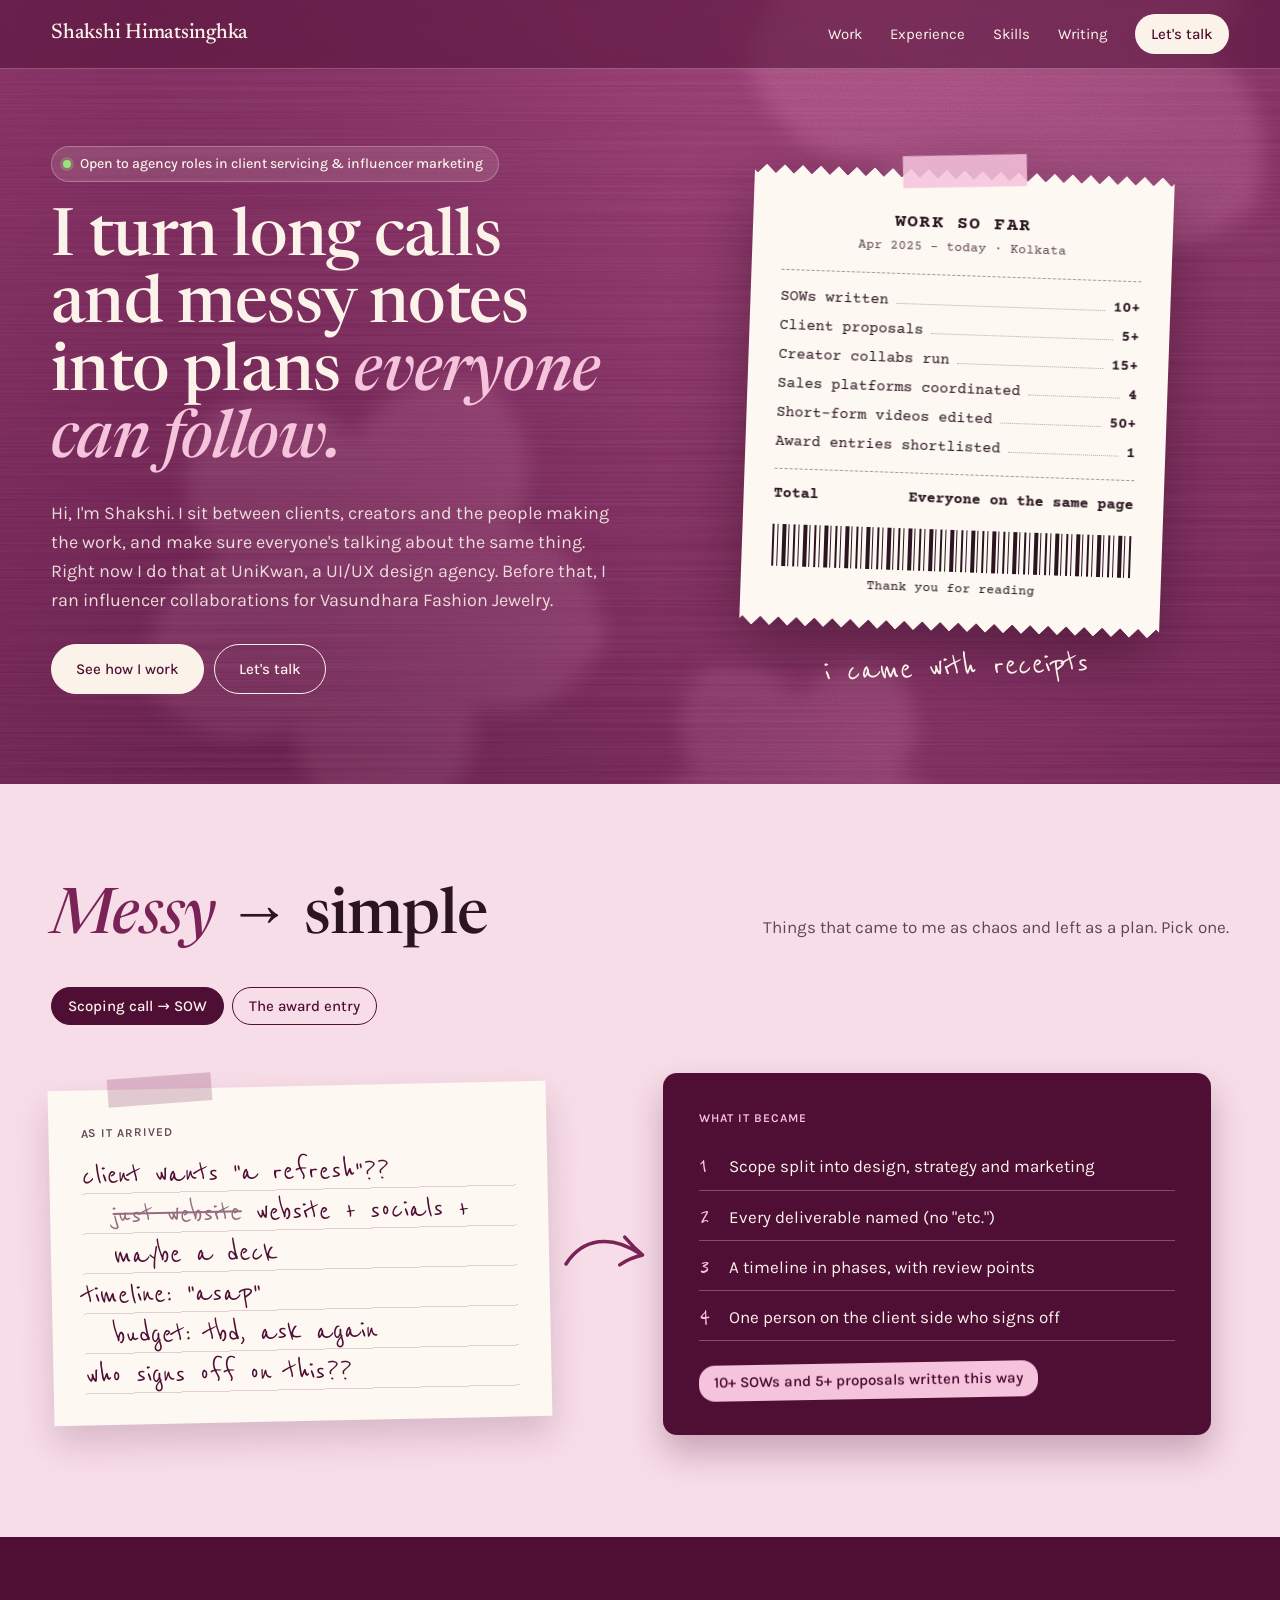
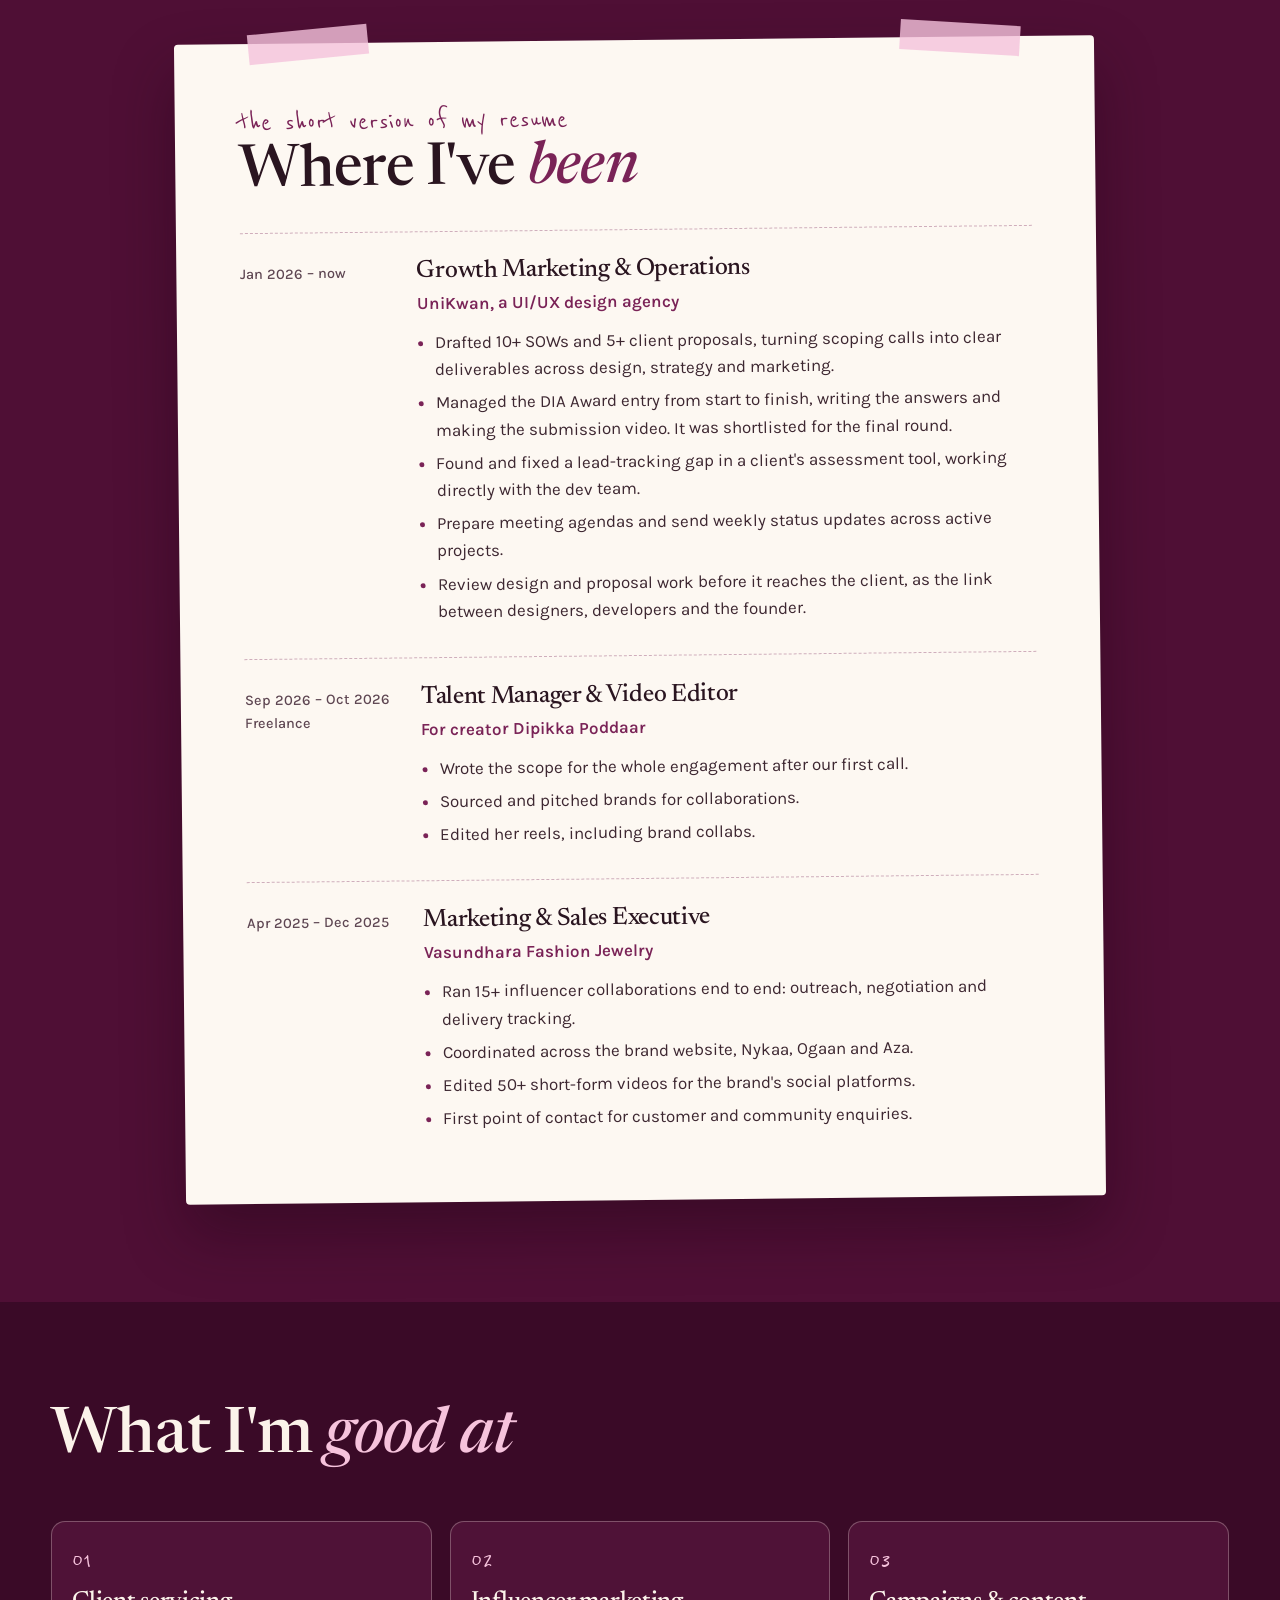
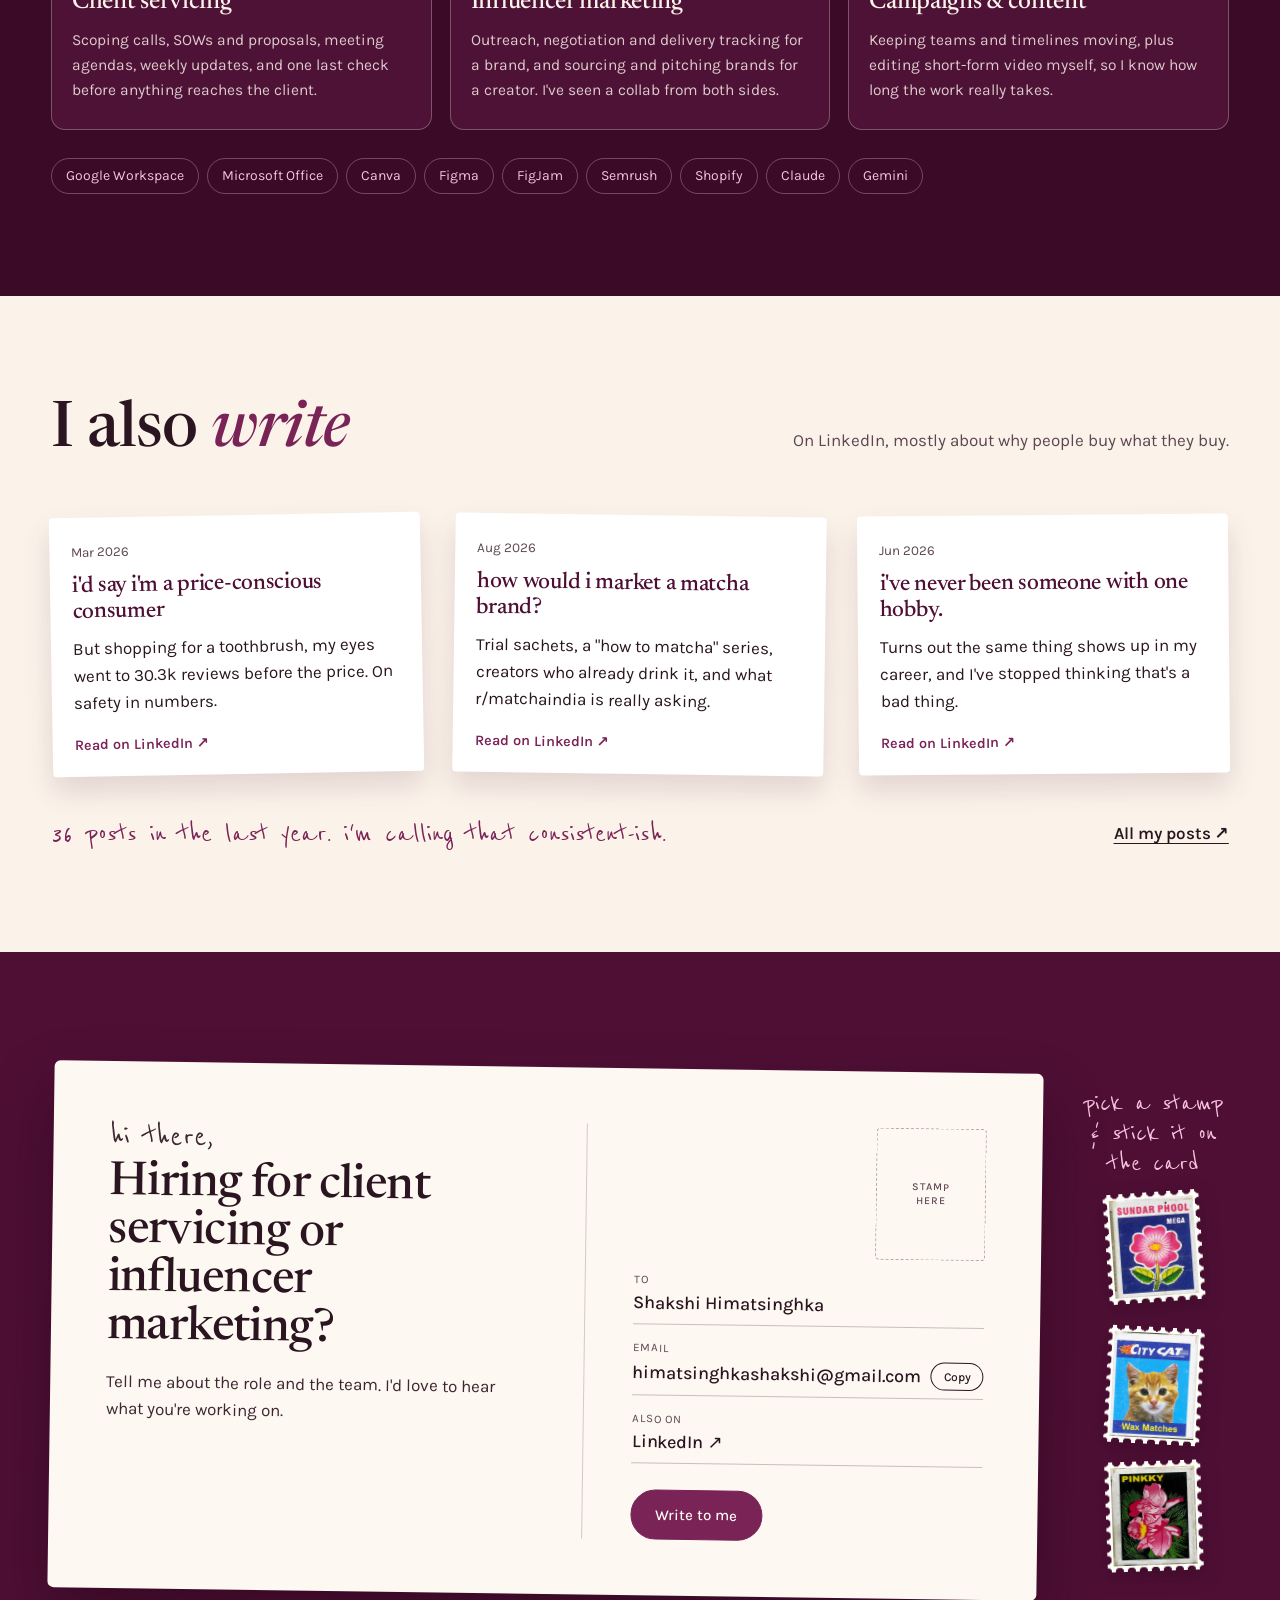
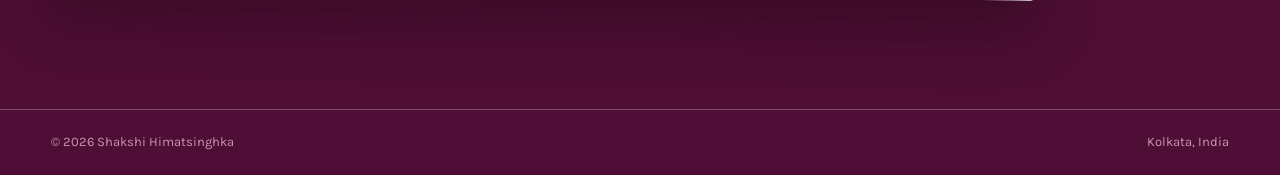
==== commit bdb5447a: "Turn the freelance page into iPhone videographer & reel editor Put the approved freelance copy on th" ====
--- a/career/index.html
+++ b/career/index.html
@@ -34,10 +34,6 @@
   </symbol>
 </svg>
 
-<nav class="doors" aria-label="Portfolio pages">
-  <a href="../">Video editing</a>
-  <a href="../career/" aria-current="page">Career work</a>
-</nav>
 
 <header class="top">
   <a class="mark" href="#">Shakshi Himatsinghka</a>
@@ -213,7 +209,7 @@
       <article class="card">
         <span class="tag">03</span>
         <h3>Campaigns &amp; content</h3>
-        <p>Keeping teams and timelines moving, plus editing short-form video myself, so I know how long the work really takes. <a href="../">See my edits →</a></p>
+        <p>Keeping teams and timelines moving, plus editing short-form video myself, so I know how long the work really takes.</p>
       </article>
     </div>
     <ul class="kinds" aria-label="Tools I use">
--- a/edits.css
+++ b/edits.css
@@ -41,20 +41,6 @@
 h1 em, h2 em { font-style: italic; color: var(--pink); }
 .hand { font-family: var(--hand); }
 
-/* ---------- the site's two pages, as folder tabs ---------- */
-.doors { display: flex; gap: 4px; padding: 12px var(--pad) 0; }
-.doors a {
-  padding: 8px 18px; border-radius: 10px 10px 0 0;
-  font-size: 15px; font-weight: 500; line-height: 1.2; text-decoration: none;
-  background: rgba(251, 243, 234, .9); color: var(--deep);
-}
-.doors a:hover { background: var(--pink); }
-.doors a[aria-current="page"] {
-  background: rgba(79, 15, 53, .55); color: var(--cream);
-  backdrop-filter: blur(10px);
-  -webkit-backdrop-filter: blur(10px);
-}
-
 /* ---------- top bar ---------- */
 .top {
   position: sticky; top: 0; z-index: 20;
@@ -91,7 +77,19 @@
 
 .hero h1 { font-size: calc(clamp(44px, 5.6vw, 82px) * var(--title-scale)); }
 .lede { max-width: 32em; margin: 24px 0 0; color: rgba(251, 243, 234, .88); font-size: 18px; }
+/* the intro line, with a small circle beside it that Shakshi's photo will replace */
+.hello { display: flex; align-items: flex-start; gap: 16px; margin-top: 24px; }
+.hello .lede { margin-top: 0; }
+.me {
+  flex: none; display: grid; place-items: center;
+  width: 64px; height: 64px; border-radius: 50%; object-fit: cover;
+  background: var(--pink); color: var(--deep);
+  font: italic var(--title-weight) 34px/1 var(--title);
+  box-shadow: 0 0 0 3px rgba(251, 243, 234, .3);
+}
 .ctas { display: flex; flex-wrap: wrap; gap: 10px; margin-top: 30px; }
+.hero-aside { align-self: center; margin-left: 6px; font-size: 30px; line-height: 1; color: var(--pink); text-decoration: none; }
+.hero-aside:hover { color: var(--cream); }
 .btn {
   display: inline-block; text-decoration: none;
   font-weight: 500; font-size: 15px;
@@ -140,17 +138,26 @@
 .scrub::before { content: ""; position: absolute; left: 0; right: 0; top: 7px; height: 3px; border-radius: 3px; background: #ead9e1; }
 .scrub .fill { position: absolute; left: 0; top: 7px; height: 3px; width: 0; border-radius: 3px; background: var(--berry); }
 
-/* ---------- proof ---------- */
+/* ---------- the problem (under the hero) ---------- */
+.problem {
+  display: grid; grid-template-columns: minmax(0, 1fr) minmax(0, 1fr);
+  align-items: center; gap: 20px clamp(32px, 5vw, 80px);
+  padding: clamp(48px, 6vw, 88px) var(--pad);
+  background: var(--deep);
+}
+.problem h2 { font-size: calc(clamp(34px, 4.4vw, 58px) * var(--title-scale)); }
+.problem p { margin: 0; max-width: 34em; color: rgba(251, 243, 234, .85); }
+
+/* ---------- numbers ---------- */
 .proof {
-  display: grid; grid-template-columns: minmax(0, .8fr) minmax(0, 1.4fr) minmax(0, 1fr);
-  align-items: center; gap: 20px clamp(24px, 4vw, 56px);
+  display: grid; grid-template-columns: repeat(2, minmax(0, max-content));
+  align-items: center; gap: 20px clamp(32px, 6vw, 96px);
   padding: 34px var(--pad);
   background: var(--deep);
 }
 .stat { display: flex; align-items: center; gap: 14px; }
-.stat p, .proof > p { margin: 0; }
+.stat p { margin: 0; }
 .proof .big { flex: none; font: italic var(--title-weight) calc(52px * var(--title-scale))/1 var(--title); color: var(--pink); }
-.proof .hand { font-size: 32px; line-height: 1; color: var(--pink-soft); }
 
 /* ---------- more edits (light) ---------- */
 .more {
@@ -172,14 +179,21 @@
 .more-grid .reel:nth-child(2) .window { transform: rotate(1.5deg); }
 .more figcaption { color: var(--ink-soft); }
 .more figcaption b { color: var(--ink); }
-.shoot {
+/* the dark, slightly tilted card: the list beside the reels, and "Already shot it?" */
+.tilt-card {
   background: var(--deep); color: var(--cream);
   border-radius: 16px; padding: clamp(26px, 3vw, 38px);
   transform: rotate(-1deg);
 }
-.shoot-kicker { margin: 0; font-size: 34px; line-height: 1; color: var(--pink); }
-.shoot h3 { font: var(--title-weight) calc(clamp(30px, 3vw, 40px) * var(--title-scale))/1.05 var(--title); margin-top: 4px; }
-.shoot p:not(.shoot-kicker) { margin: 14px 0 22px; color: rgba(251, 243, 234, .85); }
+.tilt-card h3 { font: var(--title-weight) calc(clamp(30px, 3vw, 40px) * var(--title-scale))/1.05 var(--title); }
+.tilt-card p { margin: 14px 0 22px; color: rgba(251, 243, 234, .85); }
+#edit-only { scroll-margin-top: 96px; }
+.proofs ul { list-style: none; margin: 0; padding: 0; }
+.proofs li { display: grid; gap: 4px; padding: 16px 0; border-bottom: 1px solid var(--rule); }
+.proofs li:first-child { padding-top: 0; }
+.proofs b { font: var(--title-weight) calc(30px * var(--title-scale))/1.1 var(--title); }
+.proofs span { font-size: 15px; color: var(--pink-soft); }
+.proofs .proofs-note { margin: 18px 0 0; font-size: 30px; line-height: 1; color: var(--pink); }
 
 /* ---------- story ---------- */
 .story { padding: clamp(64px, 8vw, 120px) var(--pad); }
@@ -226,6 +240,23 @@
 .card p { margin: 12px 0 0; font-size: 15.5px; color: rgba(251, 243, 234, .82); }
 .kinds { list-style: none; padding: 0; margin: 28px 0 0; display: flex; flex-wrap: wrap; gap: 8px; }
 .kinds li { font-size: 14px; padding: 6px 14px; border-radius: 99px; border: 1px solid var(--rule); color: var(--pink); }
+/* why iPhone · the bits · I blend in: the same cards, three across, with no heading above */
+.notes .cards { margin-top: 0; }
+.cards.trio { grid-template-columns: repeat(3, minmax(0, 1fr)); }
+.trio .card h3 { margin-top: 0; }
+
+/* ---------- what I shoot + edit only (cream) ---------- */
+.what {
+  display: grid; grid-template-columns: minmax(0, 1.2fr) minmax(0, 1fr);
+  align-items: center; gap: 40px clamp(32px, 5vw, 80px);
+  padding: clamp(64px, 8vw, 120px) var(--pad);
+  background: var(--cream); color: var(--ink);
+}
+.what h2 { font-size: calc(clamp(40px, 5.4vw, 72px) * var(--title-scale)); }
+.what h2 em { color: var(--berry); }
+.what-list { list-style: none; padding: 0; margin: clamp(24px, 3vw, 40px) 0 0; }
+.what-list li { padding: 16px 0; border-top: 1.5px solid rgba(42, 21, 32, .18); font-size: 18px; color: #3d2731; }
+.what-list b { font-weight: 700; color: var(--ink); }
 
 /* ---------- tools ---------- */
 .tools {
@@ -273,6 +304,15 @@
 .steps h3 { font: var(--title-weight) calc(29px * var(--title-scale))/1.1 var(--title); }
 .steps p { margin: 10px 0 0; color: rgba(251, 243, 234, .82); max-width: 26em; }
 
+/* ---------- FAQ (light) ---------- */
+.faq { background: #f7dde8; color: var(--ink); padding: clamp(64px, 8vw, 120px) var(--pad); }
+.faq h2 { font-size: calc(clamp(40px, 5.4vw, 72px) * var(--title-scale)); }
+.faq h2 em { color: var(--berry); }
+.qa { display: grid; grid-template-columns: repeat(2, minmax(0, 1fr)); gap: 0 clamp(28px, 4vw, 56px); margin: clamp(32px, 4vw, 52px) 0 0; }
+.qa div { padding: 18px 0 22px; border-top: 1.5px solid rgba(42, 21, 32, .18); }
+.qa dt { font: var(--title-weight) calc(25px * var(--title-scale))/1.2 var(--title); color: var(--ink); }
+.qa dd { margin: 8px 0 0; max-width: 34em; color: #3d2731; }
+
 /* ---------- contact postcard ---------- */
 .contact { padding: clamp(72px, 9vw, 130px) var(--pad); --stamp-w: 96px; }
 .stage {
@@ -362,15 +402,15 @@
 @media (max-width: 1100px) {
   .cards { grid-template-columns: repeat(2, minmax(0, 1fr)); }
   .more-grid { grid-template-columns: repeat(2, minmax(0, 300px)); justify-content: center; }
-  .shoot { grid-column: 1 / -1; }
+  .more-grid .tilt-card { grid-column: 1 / -1; }
   .proof { grid-template-columns: minmax(0, 1fr) minmax(0, 1fr); }
-  .proof > .hand { grid-column: 1 / -1; }
   .steps { grid-template-columns: repeat(2, minmax(0, 1fr)); }
 }
 @media (max-width: 900px) {
   .top nav a:not(.pill) { display: none; }
   .hero { grid-template-columns: minmax(0, 1fr); }
   .reels { max-width: 560px; margin: 0 auto; width: 100%; }
+  .problem, .what, .qa, .cards.trio { grid-template-columns: minmax(0, 1fr); }
   .postcard { grid-template-columns: minmax(0, 1fr); }
   .postcard::before { display: none; }
   .pc-address { grid-column: 1; grid-row: 2; border-top: 1px dashed rgba(42, 21, 32, .3); padding-top: 22px; }
@@ -384,6 +424,7 @@
   body { font-size: 16px; }
   .mark { font-size: 20px; }
   .lede { font-size: 16.5px; }
+  .me { width: 52px; height: 52px; font-size: 28px; }
   .reels { padding: 12px 6px; gap: 14px; }
   .r2 { margin-top: 40px; }
   .titlebar { height: 26px; font-size: 10.5px; }
